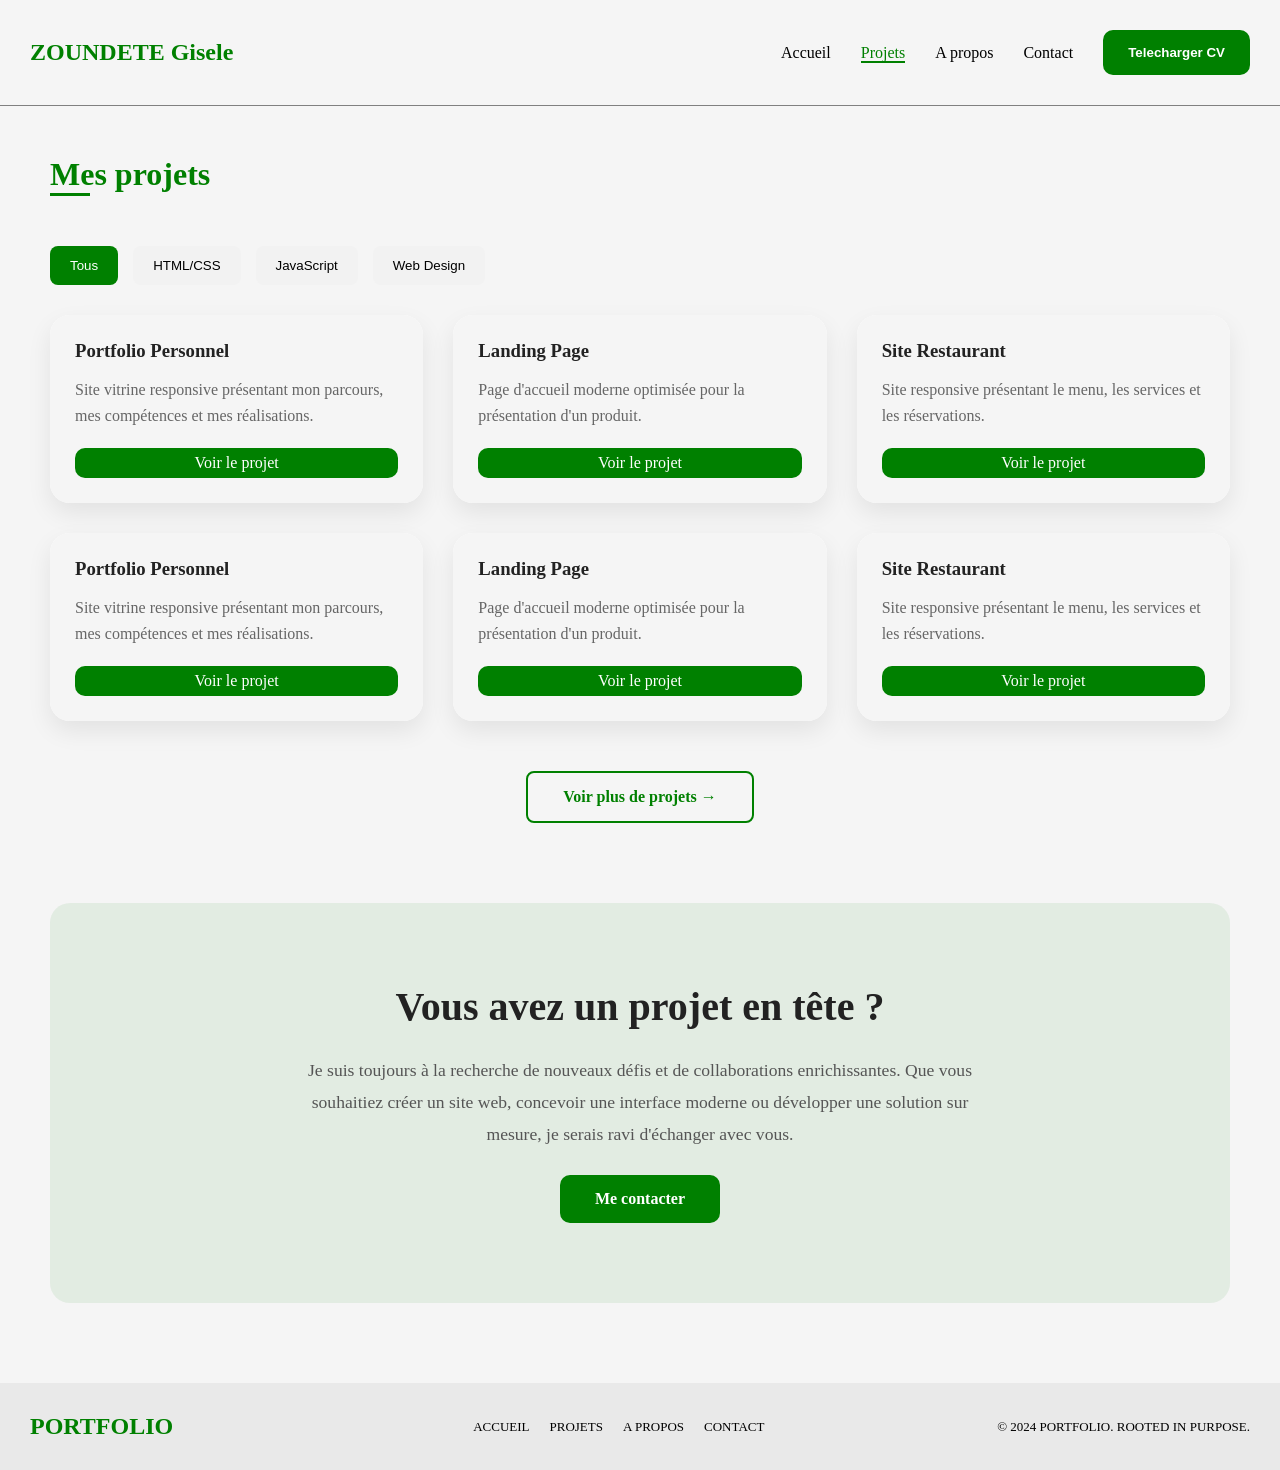
==== projects.html @ 86419662 "Premier commit" ====
<!DOCTYPE html>
<html lang="en">
<head>
    <meta charset="UTF-8">
    <meta name="viewport" content="width=device-width, initial-scale=1.0">
    <link rel="icon" href="assets/images/feuille.svg" type="images/svg">
    <link rel="stylesheet" href="css/style.css">
    <title>projets</title>
</head>
<body>
    <header>
        <nav>
            
            <div class="nom">
                ZOUNDETE Gisele
            </div>
            <div class="menu">
                <ul>
                    <li><a href="index.html">Accueil</a></li>
                    <li><a href="#" class="active">Projets</a></li>
                    <li><a href="index.html#apropos"> A propos</a></li>
                    <li> <a href="index.html#contact" > Contact</a></li>
                </ul>
                <button>Telecharger CV</button>
            </div>

        </nav>
    </header>
    <main class="marge">

        <div class="titre-section2">
            <h1>Mes projets</h1>
            <div class="ligne2"></div>
        </div>
        <div class="filtres">
            <button class="filtre actif" data-filter="all">Tous</button>
            <button class="filtre" data-filter="html">HTML/CSS</button>
            <button class="filtre" data-filter="javascript">JavaScript</button>
            <button class="filtre" data-filter="webdesign">Web Design</button>
        </div>

        <!-- <div class="projets">
            <div class="projet" data-category="html">
                Projet Portfolio
            </div>

            <div class="projet" data-category="javascript">
                Application Todo
            </div>

            <div class="projet" data-category="webdesign">
                Maquette Figma
            </div>

            <div class="projet" data-category="html">
                Landing Page
            </div>
        </div> -->
        <!-- Liste des projets -->
        <div class="liste_projets" id="projects">

            <article class="carte_projet" data-category="html">
                <!-- <div class="image_projet">
                    <img src="assets/images/projet1.jpg" alt="Portfolio personnel">
                </div> -->

                <div class="contenu_projet">
                    <h3>Portfolio Personnel</h3>

                    <p>
                        Site vitrine responsive présentant mon parcours, mes compétences
                        et mes réalisations.
                    </p>

                    <!-- <span>HTML • CSS • Responsive</span> -->

                    <a href="#" class="btn_projet">
                        Voir le projet
                    </a>
                </div>
            </article>

            <article class="carte_projet" data-category="html">
                <div class="contenu_projet">
                    <h3>Landing Page</h3>

                    <p>
                        Page d'accueil moderne optimisée pour la présentation d'un produit.
                    </p>
                    <a href="#" class="btn_projet">
                        Voir le projet
                    </a>
                </div>
            </article>

            <article class="carte_projet" data-category="html">
                <!-- <div class="image_projet">
                    <img src="assets/images/projet3.jpg" alt="Site Restaurant">
                </div> -->

                <div class="contenu_projet">
                    <h3>Site Restaurant</h3>

                    <p>
                        Site responsive présentant le menu, les services et les réservations.
                    </p>

                    <!-- <span>HTML • CSS • Responsive</span> -->

                    <a href="#" class="btn_projet">
                        Voir le projet
                    </a>
                </div>
            </article>
            <article class="carte_projet" data-category="html">
                <!-- <div class="image_projet">
                    <img src="assets/images/projet1.jpg" alt="Portfolio personnel">
                </div> -->

                <div class="contenu_projet">
                    <h3>Portfolio Personnel</h3>

                    <p>
                        Site vitrine responsive présentant mon parcours, mes compétences
                        et mes réalisations.
                    </p>

                    <!-- <span>HTML • CSS • Responsive</span> -->

                    <a href="#" class="btn_projet">
                        Voir le projet
                    </a>
                </div>
            </article>

            <article class="carte_projet" data-category="html">
                <!-- <div class="image_projet">
                    <img src="assets/images/projet2.jpg" alt="Landing Page">
                </div> -->

                <div class="contenu_projet">
                    <h3>Landing Page</h3>

                    <p>
                        Page d'accueil moderne optimisée pour la présentation d'un produit.
                    </p>

                    <!-- <span>HTML • CSS • Flexbox</span> -->

                    <a href="#" class="btn_projet">
                        Voir le projet
                    </a>
                </div>
            </article>

            <article class="carte_projet" data-category="html">
                <!-- <div class="image_projet">
                    <img src="assets/images/projet3.jpg" alt="Site Restaurant">
                </div> -->

                <div class="contenu_projet">
                    <h3>Site Restaurant</h3>

                    <p>
                        Site responsive présentant le menu, les services et les réservations.
                    </p>

                    <!-- <span>HTML • CSS • Responsive</span> -->

                    <a href="#" class="btn_projet">
                        Voir le projet
                    </a>
                </div>
            </article>

        </div>

        <!-- Bouton Voir plus -->
        <div class="voir_plus">
            <a href="#" class="btn_voir_plus">
                Voir plus de projets →
            </a>
        </div>
        <section class="section_contact_cta">

                <h2>Vous avez un projet en tête ?</h2>

                <p>
                    Je suis toujours à la recherche de nouveaux défis et de collaborations
                    enrichissantes. Que vous souhaitiez créer un site web, concevoir une
                    interface moderne ou développer une solution sur mesure, je serais ravi
                    d'échanger avec vous.
                </p>

                <a href="index.html#contact" class="btn_contact_cta">
                    Me contacter
                </a>

        </section>
    </main>
    <footer >
        <section class="section_footer">
            <p class="portfolio">PORTFOLIO</p>
            <!-- <div class="portfolio">PORTFOLIO</div> -->
            <div class="footer_liens">

                <p><a href="index.html">ACCUEIL</a></p>
                <p><a href="#projects">PROJETS</a></p>
                <p><a href="index.html#apropos">A PROPOS</a></p>
                <p><a href="index.html#contact">CONTACT</a></p>
            </div>
            <p class="footer2">© 2024 PORTFOLIO. ROOTED IN PURPOSE.</p>
        </section>        
    </footer>
     <script src="app.js"></script>
</body>
</html>
---- css/style.css ----
*{
    margin: 0px;
    /* background-color:#fffffe; */
     /* background-color: beige; */
     background-color:whitesmoke;
     /* background-color:rgb(218, 33, 33); */


    
}

/* ***************************************style du header *************************************************************/

nav{
    display: flex;
    border-bottom:1px solid gray;
    align-items: center;
    padding: 30px;
    
}
.menu{
    display: flex;
     /* border: 3px solid red; */
     gap: 30px;
     margin-left: auto;
     align-items: center;
     

}
ul{
    display: flex;
    gap: 30px;
}
ul li{
    list-style: none; 
    
    
}
li a{
     text-decoration: none;
     color: black;
}
li a.active{
     
     color: green;
    border-bottom: 2px solid green;
}
.menu button{
    background-color: green;
    padding: 15px 25px;
    font-weight: bold;
    border: none;
    color: white;
    border-radius: 10px;
}
.nom{
    color: green;
    font-weight: bold;
    font-size: x-large;
}
/* style du main */

/* *********************************section profile ***************************************************************/


.section_profil{
    display: flex;
    padding: 30px;
    /* border: 5px solid red; */
   gap: 30px;
}
/* .bloc_profil{ */
     /* border: 5px solid rgb(238, 255, 0); */
     /* display: flex;
    flex-direction: column;
    justify-content: space-between; */
    
    
   
/* } */
.text_profil{
        /* border: 5px solid blue; */
        display: flex;
        flex-direction: column; 
        /* justify-content: center;  */
        margin-bottom: 150px;
        gap: 20px;
        justify-content: space-between;

   
}
h1{
    color: green;
}
/* .text_contenu{
     border: 5px solid rgb(183, 255, 0);
} */
.button_contact{
    background-color: green;
    padding: 15px 25px;
    font-weight: bold;
    border: none;
    color: white;
    border-radius: 10px;
    text-decoration: none;
    

}

.photo{
    border-radius:30px;
    /* border: 5px solid rgb(255, 0, 153);  */
}
.photo img{
    border-radius:30px;
}
 

/**************************************************** section a propos ***********************************************************/
    .section_apropos{
        background-color: rgba(128, 128, 128, 0.1);
        padding: 30px;
    }
    .titre-section {
        display: flex;
        align-items: center;
        gap: 15px;
        background-color: rgba(128, 128, 128, 0.0);
        /* margin: 10px 0px; */

    }

    .ligne {
        width: 40px;
        height: 3px;
        background-color: green; /* Vert */
    }

    .titre-section h2 {
        /* margin: 0; */
        color: green;
        background-color: rgba(128, 128, 128, 0.5);
        /* border: 5px solid green; */

    }
    .texte_apropos{
        column-count: 2;
        column-gap: 30px;
        text-align: justify;
        background-color: rgba(128, 128, 128, 0.0);
        margin: 100px 0px;
    }

/******************************************** section mes competences ****************************************************/
.section_competence{
    padding: 30px;

}
.bloc_competence{
    display: flex;
    justify-content: space-between;
    align-items: center;
    /* border: 3px solid blue; */
    margin: 100px 0px;
}
.bloc_design{
    /* border: 3px solid red; */
     background-color: rgba(128, 128, 128, 0.1);
     padding: 30px;
     border-radius: 20px;
}
.im_design ,.im_design img{
     background-color: rgba(128, 128, 128, 0.0);
}
.im_design,.im_stra {
     display: flex;
    justify-content: center;
    margin-bottom: 20px;
}
.text_design{
     background-color: rgba(128, 128, 128, 0.0);
}
/* ******************************************section projets *********************************************************/
.section_projet{
    padding: 30px;
    background-color: rgba(128, 128, 128, 0.1);
    
}

.bloc_voir_plus{
    /* border: 3px solid blue; */
    display: flex;
    align-items: center;
    background-color:rgba(128, 128, 128, 0.0) ;
}
.bloc_voir_plus a {
    margin-left: auto;
    text-decoration: none;
    color: green;
    font-weight: bold;
    background-color:rgba(128, 128, 128, 0.0) ;
}
.bloc_projet{
     /* border: 3px solid rgb(255, 136, 0); */
     display: flex;
     background-color: rgba(248, 248, 245, 0.1);
    justify-content: space-between;
    align-items: center;
    margin: 100px 0px;
}
.content_projet{
     border-radius: 20px;
    /* border: 3px solid rgb(255, 255, 255); */
    background-color:rgba(248, 248, 245, 0.5);
    width: 250px;
    height: 100px;         
    padding: 30px;
    display: flex;
    flex-direction: column;
    overflow: hidden;
}
.content_projet h3,.content_projet div,.content_projet a{
     background-color:rgba(248, 248, 245, 0.1);
    
}
.content_projet h3,.content_projet a{
    color: green;
    
}
.content_projet a{
    margin-top: 20px;
    text-decoration: none;
    
}

/* **********************************style contact****************************************/
.section_contact{
     /* margin: 100px 0px; */
     /* border: 3px solid rgb(140, 255, 0); */
     padding: 30px;

}
.contact {
    /* border: 3px solid rgb(255, 136, 0); */
    display: flex;
    justify-content: space-between;
    align-items: flex-start;
    gap: 50px;
    margin-top: 20px;
}

.contact-info,
.contact-form {
    flex: 1;
}

.contact-form {
    display: flex;
    flex-direction: column;
    /* gap: 20px; */
    /* border: 3px solid rgb(0, 255, 81); */
    padding: 30px;
    background-color: rgba(128, 128, 128, 0.1);
    border-radius: 20px;

   
}
.contact-form  label{
    font-size: x-small;
    color: green;
    margin-top: 20px;
    font-weight: bold;  
}

.form_content,.form_content label{
   background-color: rgba(128, 128, 128, 0.0);  
}
.form_content,.form_content label{
   background-color: rgba(128, 128, 128, 0.0);  
}
.contact-form  .boutton{
    background-color: green;
    font-size: x-small;
    color: white;
    font-weight: bold;

}
.contact-form div {
    display: flex;
    flex-direction: column;
}

.contact-form input,
.contact-form textarea {
    width: 100%;
    padding: 12px;
    margin-top: 8px;
    box-sizing: border-box;
    border-radius: 15px;
    background-color: rgba(128, 128, 128, 0.3) ;
    border: 1px solid ;
}

.contact-form textarea {
    min-height: 150px;
    resize: vertical;
}

.info {
    display: flex;
    align-items: center;
    gap: 15px;
    margin-top: 20px;
}
.deco{
    background-color: rgba(0, 128, 0, 0.2);

    width: 60px;
    height: 60px;
    border-radius: 50%; /* Cercle */
    display: flex;
    justify-content: center;
    align-items: center;
}
.deco img{
    background-color: rgba(0, 128, 0, 0.0);
}
.name_info{
    font-size: x-small;
}
.value_info{
    font-weight: bold;
}

/* **********************************style du footer ****************************************/
.section_footer{
  display: flex;
  align-items: center;
  padding: 30px; 
  background-color: rgba(128, 128, 128, 0.1);
}
.portfolio{
    color: green;
    font-weight: bold;
    font-size: x-large;
    background-color: rgba(128, 128, 128, 0.0);
}
.footer_liens{
   display: flex;
    background-color: rgba(128, 128, 128, 0.0);
    gap: 20px;
    margin-left: 300px;   
}
.footer_liens p{
 
    background-color: rgba(128, 128, 128, 0.0);
    font-size: small;  
}
.footer_liens a{
 
    background-color: rgba(128, 128, 128, 0.0);
    text-decoration: none;
    color: black;   
}
.footer2 {
    margin-left: auto;
    font-size: small;
     background-color: rgba(128, 128, 128, 0.0);
}




/* *************************page mes projet *********************************** */


.marge{
    margin: 0px 50px;
}


.titre-section2 {
        display: flex;
        flex-direction: column;
        margin: 50px 0px;
        /* border: 12px solid blue; */
       
    }
.ligne2 {
        width: 40px;
        height: 3px;
        background-color: green; /* Vert */
         /* border: 2px solid rgb(255, 0, 0); */
    }

    .titre-section h2 {
        /* margin: 0; */
        color: green;
        background-color: rgba(128, 128, 128, 0.0);
         /* border: 2px solid rgb(157, 255, 0); */

    }





    .filtres{
    display:flex;
    gap:15px;
    margin-bottom:30px;
    /* margin-top:30px; */
}

.filtre{
    padding:12px 20px;
    border:none;
    border-radius:8px;
    cursor:pointer;
    background:#f2f2f2;
    transition:0.3s;
}

.filtre:hover,
.filtre.actif{
    background:green;
    color:white;
}

.liste_projets{
    display: grid;
    grid-template-columns: repeat(auto-fit, minmax(320px,1fr));
    gap: 30px;
}

/* Carte */

.carte_projet{
    background: #fff;
    border-radius: 20px;
    overflow: hidden;
    box-shadow: 0 10px 25px rgba(0,0,0,.08);
    transition: .3s;
}

.carte_projet:hover{
    transform: translateY(-10px);
}




/* Contenu */

.contenu_projet{
    padding: 25px;
}

.contenu_projet h3{
    margin-bottom: 15px;
    color: #222;
}

.contenu_projet p{
    color: #666;
    line-height: 1.6;
    margin-bottom: 20px;
    
}




.btn_projet{
    background-color: green;
    text-decoration: none;
    color: white;
    display: flex;
    flex-direction: column;
    align-items: center;
    justify-content: center;
    height: 30px;
    border-radius: 10px;
    
}


.voir_plus{
    margin-top: 50px;
    text-align: center;
}

.btn_voir_plus{
    display: inline-block;
    padding: 15px 35px;
    border: 2px solid green;
    color: green;
    text-decoration: none;
    border-radius: 8px;
    font-weight: bold;
    transition: .3s;
}

.btn_voir_plus:hover{
    background: green;
    color: white;
}



/* ===========================
   SECTION CONTACT
=========================== */

.section_contact_cta{
    padding: 80px 10%;
    margin: 80px 0;
    background: rgba(0, 128, 0, 0.08);
    border-radius: 20px;

    display: flex;
    flex-direction: column;
    align-items: center;
    text-align: center;
    gap: 25px;
}

.section_contact_cta h2{
    font-size: 2.5rem;
    color: #222;
    background: rgba(0, 128, 0, 0.0);
}

.section_contact_cta p{
    max-width: 700px;
    line-height: 1.8;
    color: #555;
    font-size: 1.1rem;
    background: rgba(0, 128, 0, 0.0);
}

.btn_contact_cta{
    display: inline-block;
    padding: 15px 35px;
    background: green;
    color: white;
    text-decoration: none;
    border-radius: 10px;
    font-weight: bold;
    transition: .3s;
}

.btn_contact_cta:hover{
    background: #006400;
    transform: translateY(-3px);
}
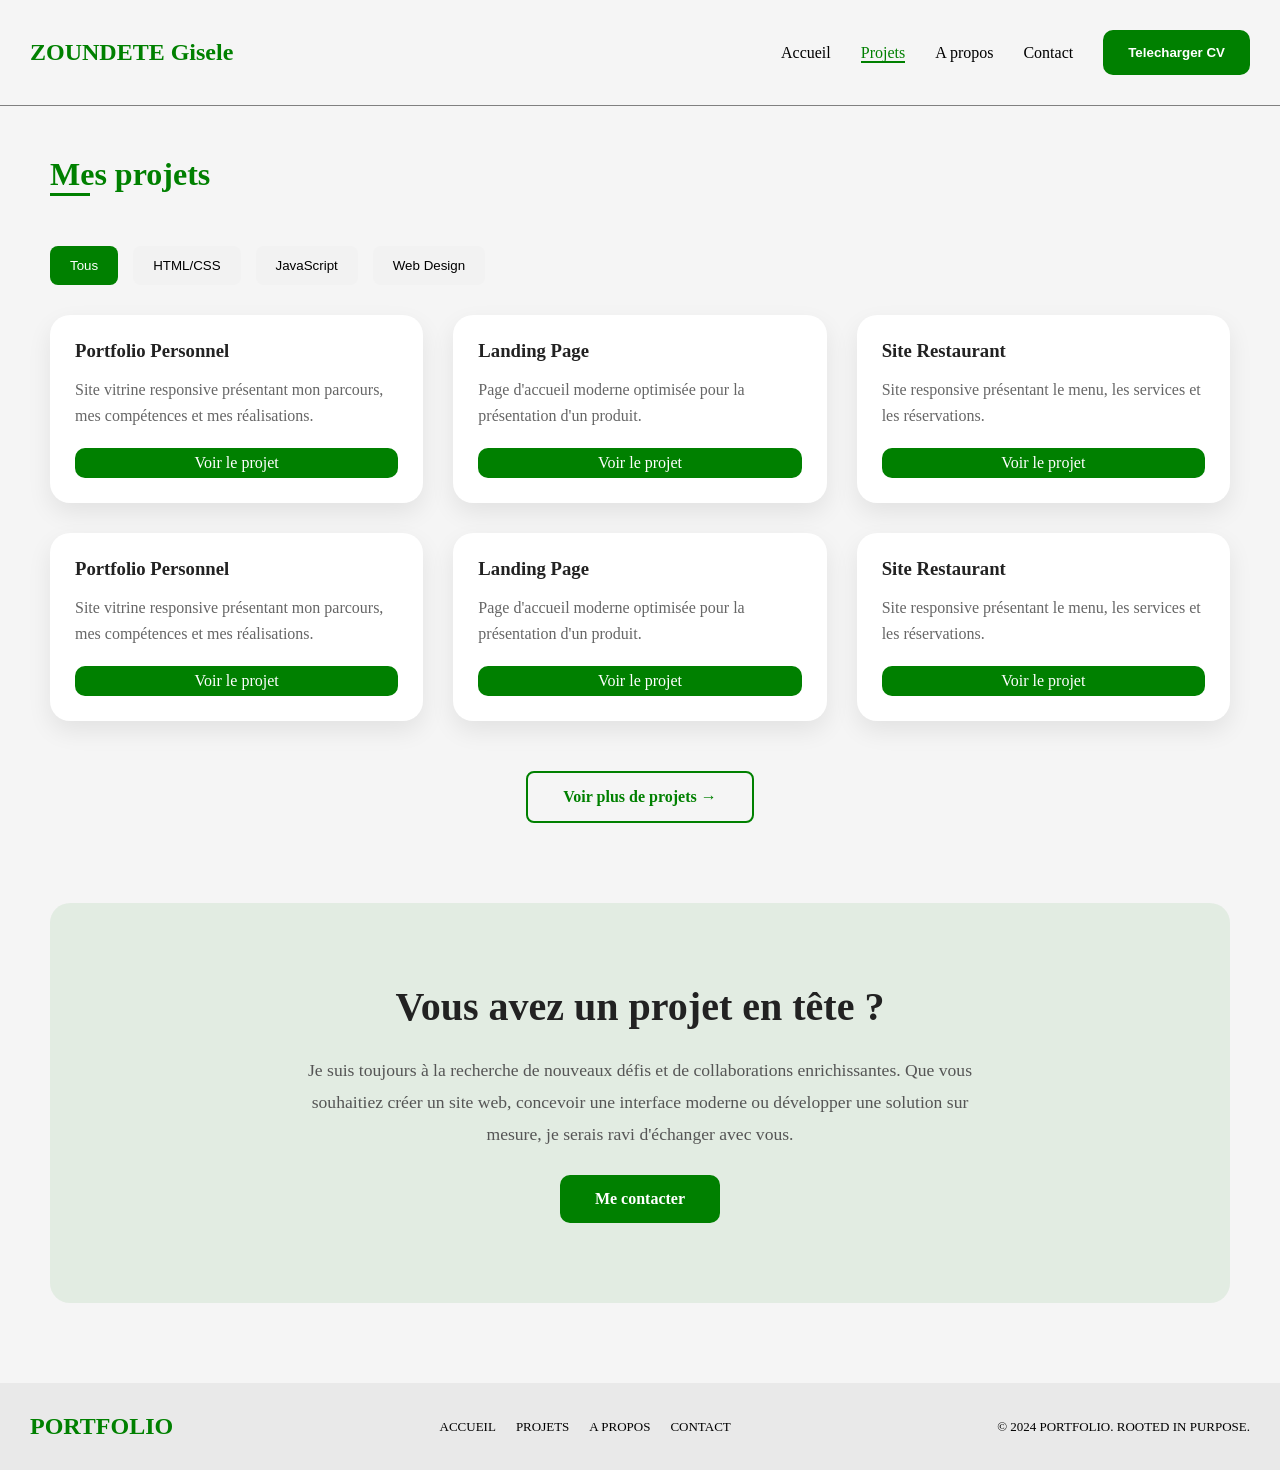
==== commit 98871e45: "gestion de la responsivite" ====
--- a/projects.html
+++ b/projects.html
@@ -10,9 +10,17 @@
 <body>
     <header>
         <nav>
+            <div class="menu_hamburger">
+                <span></span>
+                <span></span>
+                <span></span>
+            </div>
             
             <div class="nom">
                 ZOUNDETE Gisele
+            </div>
+             <div class="icon_mobile">
+                 <img src="assets/images/bonhomme.svg" alt="icon">
             </div>
             <div class="menu">
                 <ul>
--- a/css/style.css
+++ b/css/style.css
@@ -1,22 +1,47 @@
 *{
     margin: 0px;
-    /* background-color:#fffffe; */
-     /* background-color: beige; */
-     background-color:whitesmoke;
-     /* background-color:rgb(218, 33, 33); */
-
-
-    
-}
+    margin:0;
+    padding:0;
+    box-sizing:border-box;
+}
+
+body{
+    background:whitesmoke;
+}
+.menu_hamburger {
+    display: none;
+    flex-direction: column;
+    gap: 5px;
+    cursor: pointer;
+}
+
+.menu_hamburger span {
+    width: 30px;
+    height: 3px;
+    background-color: black;
+}
+.icon_mobile{
+    display:none;
+}
+    
+
 
 /* ***************************************style du header *************************************************************/
 
-nav{
+/* nav{
     display: flex;
     border-bottom:1px solid gray;
     align-items: center;
     padding: 30px;
     
+} */
+nav{
+    display:flex;
+    justify-content:space-between;
+    align-items:center;
+    width:100%;
+    border-bottom:1px solid gray;
+    padding: 30px;
 }
 .menu{
     display: flex;
@@ -213,7 +238,8 @@
     /* border: 3px solid rgb(255, 255, 255); */
     background-color:rgba(248, 248, 245, 0.5);
     width: 250px;
-    height: 100px;         
+    min-height: 180px;
+    /* height: 100px;          */
     padding: 30px;
     display: flex;
     flex-direction: column;
@@ -349,7 +375,8 @@
    display: flex;
     background-color: rgba(128, 128, 128, 0.0);
     gap: 20px;
-    margin-left: 300px;   
+    /* margin-left: 300px;    */
+    margin-left:auto;
 }
 .footer_liens p{
  
@@ -554,3 +581,583 @@
     background: #006400;
     transform: translateY(-3px);
 }
+
+
+
+
+
+/*==========================
+RESPONSIVE
+===========================*/
+
+@media(max-width:768px){
+
+    nav{
+        display:flex;
+        justify-content:space-between;
+        align-items:center;
+        width:100%;
+        padding:20px;
+    }
+
+    .menu{
+        display:none;
+    }
+
+    .menu_hamburger{
+        display:flex;
+        margin-left:auto;
+    }
+
+}
+
+/* @media screen and (max-width: 768px) {
+
+    nav {
+        display: none;
+    }
+
+    .menu_hamburger {
+        display: flex;
+        flex-direction: column;
+        gap: 5px;
+        margin-left: auto;
+    }
+
+} */
+
+.menu-toggle{
+    display:none;
+    font-size:30px;
+    color:green;
+    cursor:pointer;
+}
+
+/* Tablette */
+
+@media(max-width:992px){
+
+.section_profil{
+    flex-direction:column;
+}
+
+.photo{
+    text-align:center;
+}
+
+.photo img{
+    width:80%;
+}
+
+.bloc_competence{
+    display:grid;
+    grid-template-columns:repeat(2,1fr);
+    gap:20px;
+}
+
+.bloc_projet{
+    flex-direction:column;
+    gap:25px;
+}
+
+.content_projet{
+    width:100%;
+    box-sizing:border-box;
+}
+
+.contact{
+    flex-direction:column;
+}
+
+.section_footer{
+    flex-direction:column;
+    gap:20px;
+}
+
+.footer_liens{
+    margin-left:0;
+}
+
+.texte_apropos{
+    column-count:1;
+}
+
+}
+
+/* Mobile */
+
+.icon_mobile{
+    display:none;
+}
+
+
+.icon_mobile img{
+    width:30px;
+    height:30px;
+}
+
+@media(max-width:768px){
+
+nav{
+    position:relative;
+    padding:20px;
+}
+.icon_mobile{
+    display:flex;
+    align-items:center;
+}
+.menu-toggle{
+    display:block;
+    margin-left:auto;
+}
+
+.menu{
+
+    display:none;
+
+    position:absolute;
+
+    top:80px;
+
+    left:0;
+
+    width:100%;
+
+    background:white;
+
+    padding:25px;
+
+    box-sizing:border-box;
+
+    flex-direction:column;
+
+    border-top:1px solid #ddd;
+
+}
+
+.menu ul{
+
+    flex-direction:column;
+
+    gap:20px;
+
+}
+
+.menu button{
+
+    width:100%;
+
+}
+
+.section_profil{
+
+    flex-direction:column-reverse;
+
+    text-align:center;
+
+}
+
+.text_profil{
+
+    margin-bottom:30px;
+
+}
+
+.button_contact{
+
+    display:block;
+
+    text-align:center;
+
+}
+
+.photo img{
+
+    width:100%;
+
+}
+
+.bloc_competence{
+
+    grid-template-columns:repeat(2,1fr);
+
+}
+
+.bloc_design{
+
+    padding:20px;
+
+}
+
+.section_projet{
+
+    padding:20px;
+
+}
+
+.bloc_voir_plus{
+
+    flex-direction:column;
+
+    align-items:flex-start;
+
+    gap:15px;
+
+}
+
+.content_projet{
+
+    width:100%;
+
+}
+
+.contact-form{
+
+    padding:20px;
+
+}
+
+.contact-form input,
+
+.contact-form textarea{
+
+    width:100%;
+
+}
+
+.section_footer{
+
+    text-align:center;
+
+}
+
+.footer_liens{
+
+    flex-direction:column;
+
+    gap:10px;
+
+}
+
+.footer2{
+
+    margin-left:0;
+
+}
+
+}
+
+/* Petit téléphone */
+
+@media(max-width:480px){
+
+.nom{
+
+    font-size:22px;
+
+}
+
+h1{
+
+    font-size:34px;
+
+}
+
+h2{
+
+    font-size:28px;
+
+}
+
+.text_contenu{
+
+    font-size:15px;
+
+}
+
+.bloc_competence{
+
+    grid-template-columns:1fr;
+
+}
+
+.content_projet{
+
+    padding:20px;
+
+}
+
+}
+
+
+
+/* ==========================================
+RESPONSIVE
+========================================== */
+
+/************ TABLETTE ************/
+@media screen and (max-width:992px){
+
+    .marge{
+        margin:0;
+        padding:20px;
+    }
+
+    nav{
+        padding:20px;
+    }
+
+    .section_profil{
+        flex-direction:column;
+        text-align:center;
+        gap:40px;
+    }
+
+    .text_profil{
+        margin-bottom:0;
+    }
+
+    .photo img{
+        width:80%;
+        max-width:350px;
+    }
+
+    .texte_apropos{
+        column-count:1;
+        margin:40px 0;
+    }
+
+    .bloc_competence{
+        display:grid;
+        grid-template-columns:repeat(2,1fr);
+        gap:20px;
+        margin:50px 0;
+    }
+
+    .bloc_projet{
+        flex-wrap:wrap;
+        gap:20px;
+    }
+
+    .content_projet{
+        width:48%;
+    }
+
+    .contact{
+        flex-direction:column;
+    }
+
+    .contact-info,
+    .contact-form{
+        width:100%;
+    }
+
+    .section_footer{
+        flex-direction:column;
+        text-align:center;
+        gap:20px;
+    }
+
+    .footer_liens{
+        margin-left:0;
+    }
+
+    .footer2{
+        margin-left:0;
+    }
+
+}
+
+
+/************ MOBILE ************/
+@media screen and (max-width:768px){
+
+    .marge{
+        padding:15px;
+    }
+
+    nav{
+        padding:15px;
+        position:relative;
+    }
+
+    .menu{
+        display:none;
+        flex-direction:column;
+        position:absolute;
+        top:75px;
+        left:0;
+        width:100%;
+        background:white;
+        padding:20px;
+        border-top:1px solid #ddd;
+        z-index:1000;
+    }
+
+    .menu.active{
+        display:flex;
+    }
+
+    .menu ul{
+        flex-direction:column;
+        gap:20px;
+        width:100%;
+    }
+
+    .menu button{
+        width:100%;
+    }
+
+    .menu_hamburger{
+        display:flex;
+    }
+
+    .nom{
+        font-size:22px;
+    }
+
+    h1{
+        font-size:34px;
+    }
+
+    h2{
+        font-size:28px;
+    }
+
+    .section_profil{
+        flex-direction:column-reverse;
+    }
+
+    .photo img{
+        width:100%;
+    }
+
+    .bloc_competence{
+        grid-template-columns:1fr;
+    }
+
+    .bloc_design{
+        width:100%;
+    }
+
+    .bloc_projet{
+        flex-direction:column;
+    }
+
+    .content_projet{
+        width:100%;
+    }
+
+    .filtres{
+        flex-wrap:wrap;
+        justify-content:center;
+    }
+
+    .filtre{
+        flex:1 1 140px;
+    }
+
+    .liste_projets{
+        grid-template-columns:1fr;
+        gap:20px;
+    }
+
+    .carte_projet{
+        width:100%;
+    }
+
+    .contenu_projet{
+        padding:20px;
+    }
+
+    .btn_projet{
+        display:block;
+        width:100%;
+        text-align:center;
+        padding:14px;
+    }
+
+    .btn_voir_plus{
+        display:block;
+        width:100%;
+        text-align:center;
+    }
+
+    .section_contact{
+        padding:15px;
+    }
+
+    .contact-form{
+        padding:20px;
+    }
+
+    .contact-form input,
+    .contact-form textarea{
+        width:100%;
+    }
+
+    .section_contact_cta{
+        padding:40px 20px;
+        margin:50px 0;
+    }
+
+    .section_contact_cta h2{
+        font-size:30px;
+    }
+
+    .section_contact_cta p{
+        font-size:16px;
+    }
+
+    .btn_contact_cta{
+        width:100%;
+        text-align:center;
+    }
+
+    .section_footer{
+        padding:30px 15px;
+    }
+
+    .footer_liens{
+        flex-direction:column;
+        gap:10px;
+    }
+
+}
+
+
+/************ PETITS TELEPHONES ************/
+@media screen and (max-width:480px){
+
+    .nom{
+        font-size:18px;
+    }
+
+    h1{
+        font-size:28px;
+    }
+
+    h2{
+        font-size:24px;
+    }
+
+    p{
+        font-size:15px;
+    }
+
+    .titre-section2{
+        margin:30px 0;
+    }
+
+    .contenu_projet{
+        padding:18px;
+    }
+
+    .btn_projet,
+    .btn_contact_cta,
+    .btn_voir_plus{
+        padding:12px;
+        font-size:14px;
+    }
+
+}
